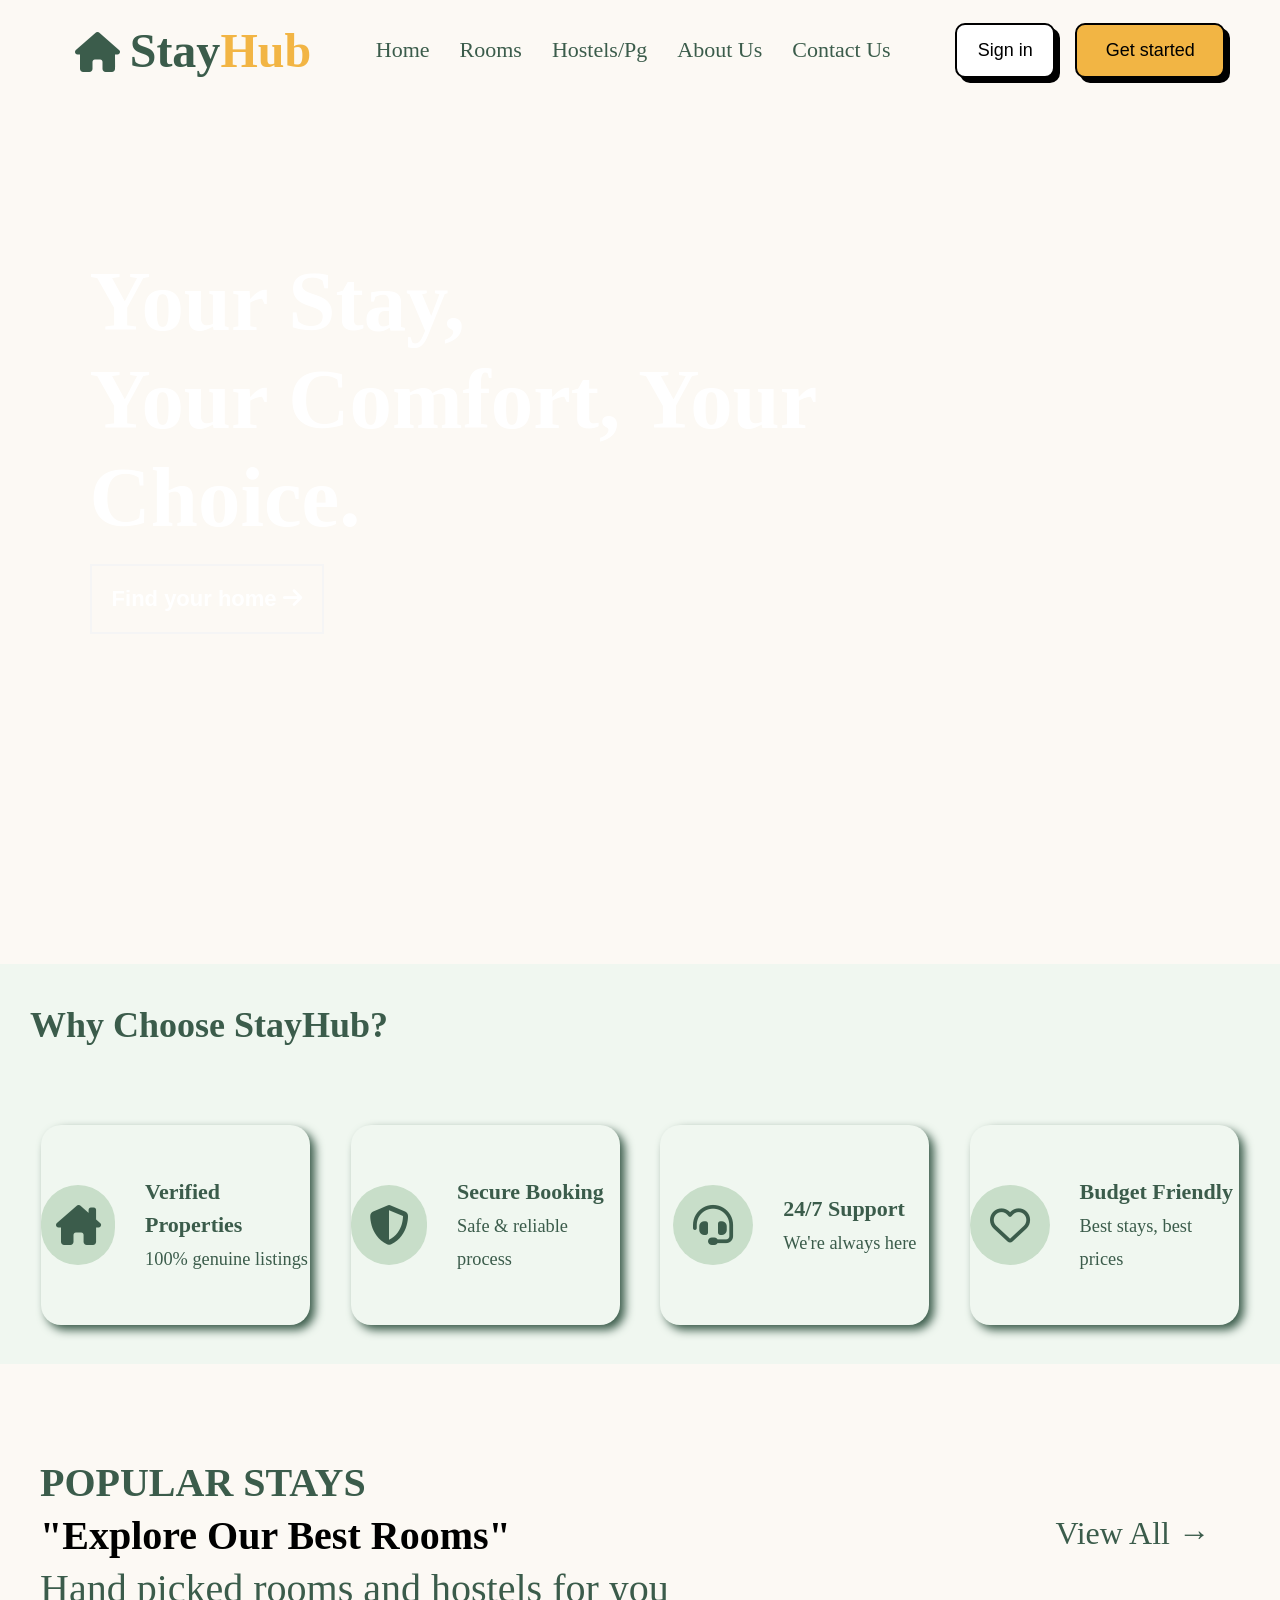
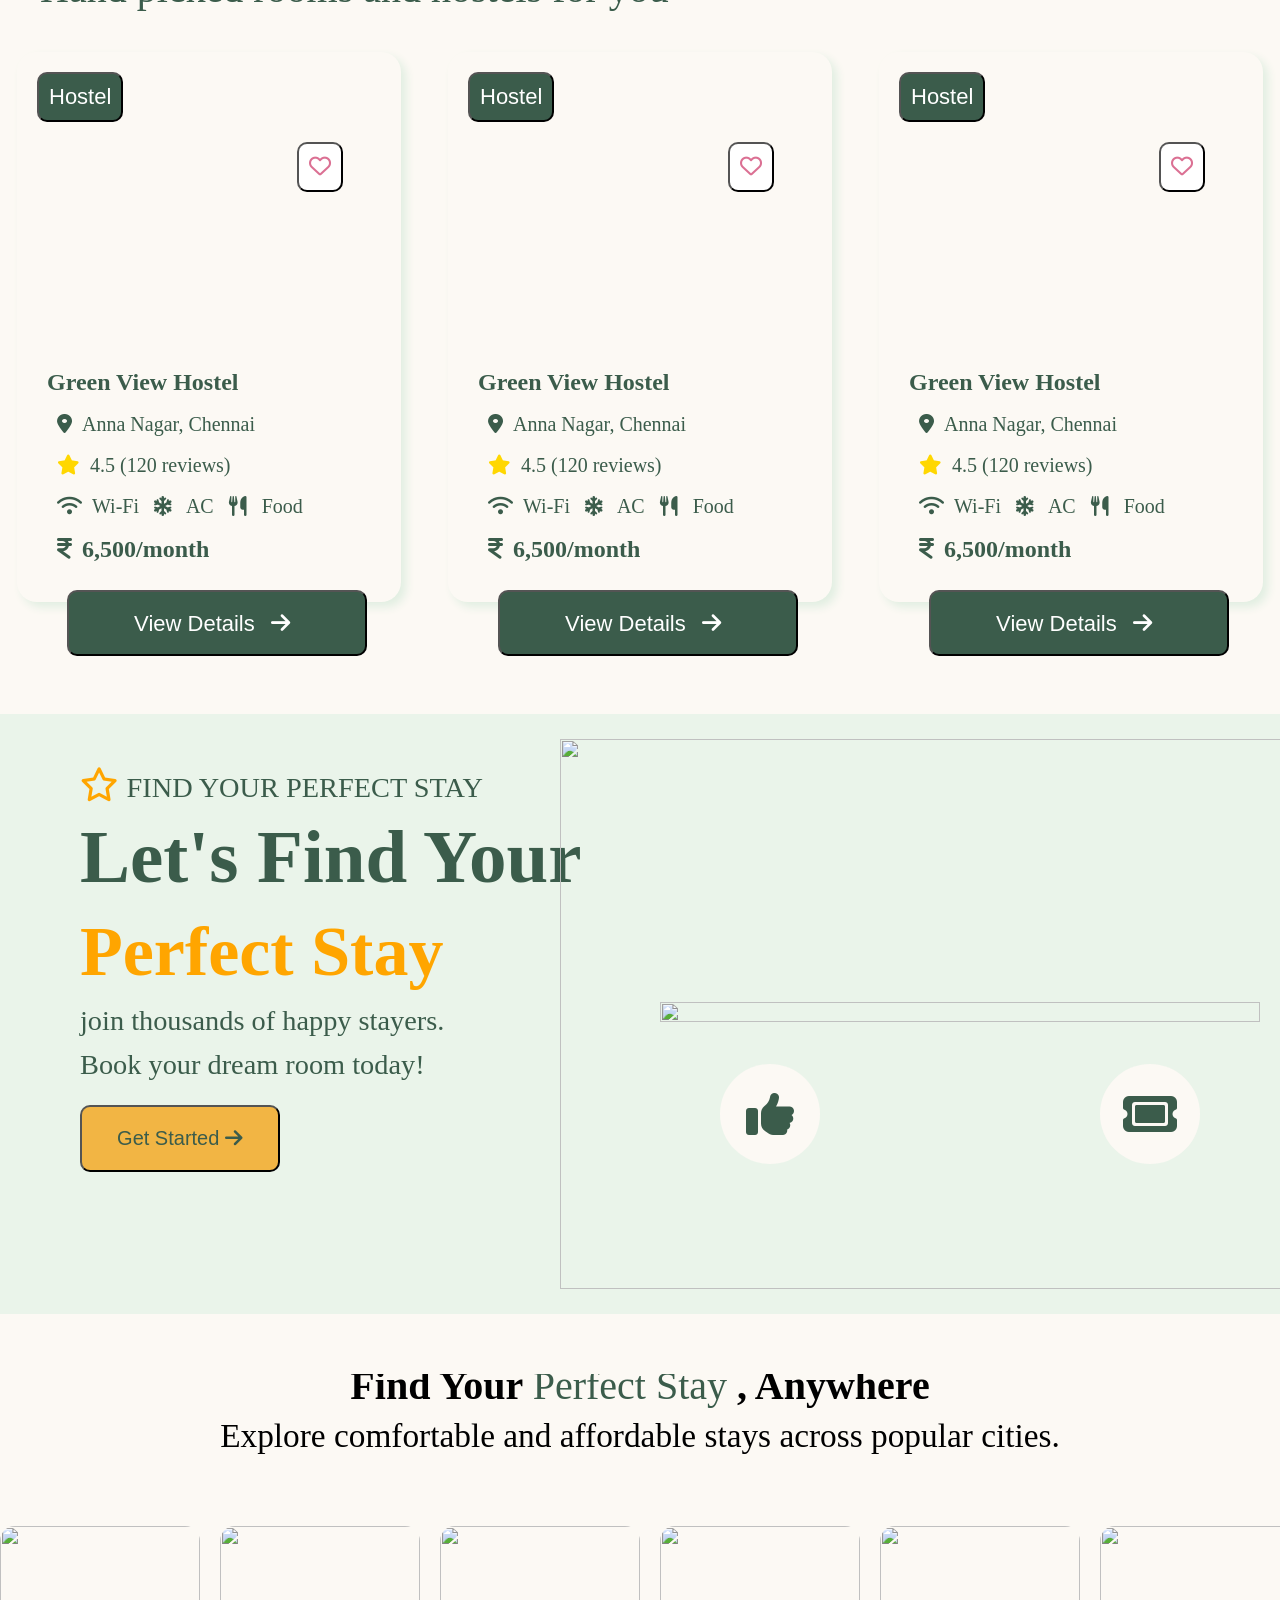
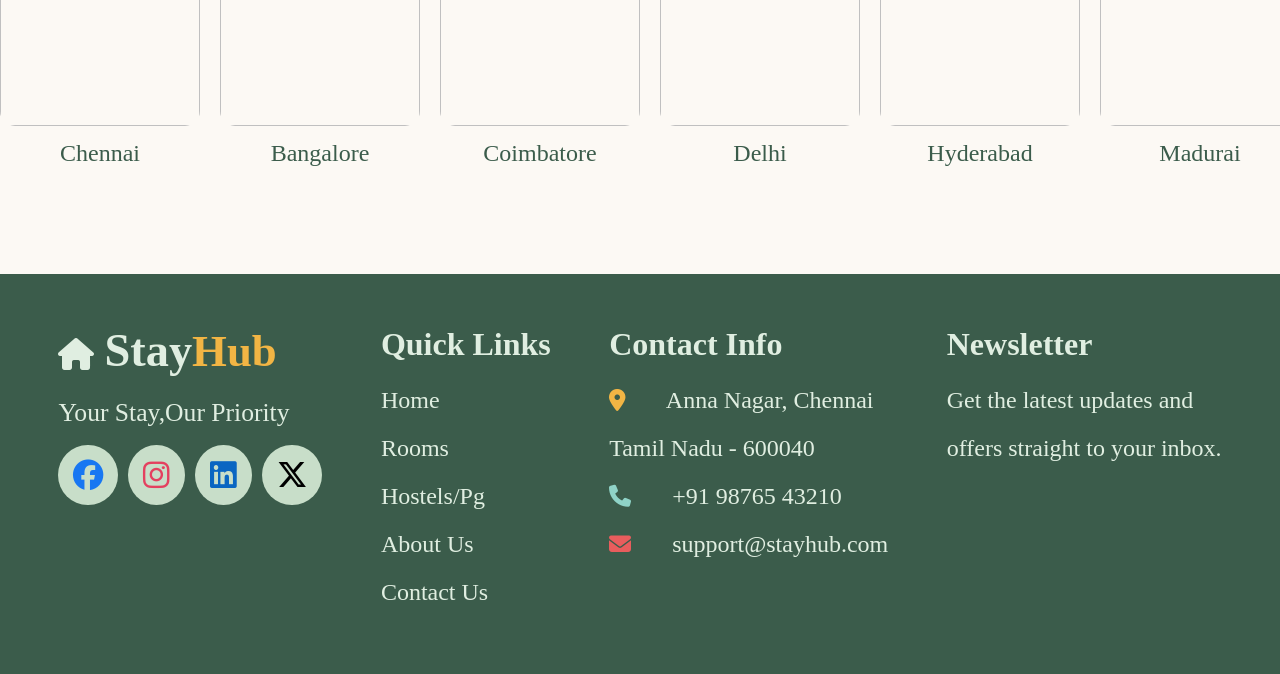
==== index.html @ 815bc12c "StayHub" ====
<!DOCTYPE html>
<html lang="en">
<head>
    <meta charset="UTF-8">
    <meta name="viewport" content="width=device-width, initial-scale=1.0">
    <title>HOME PAGE</title>
    <link rel="stylesheet" href="index.css">
    <link rel="stylesheet" href="https://cdnjs.cloudflare.com/ajax/libs/font-awesome/6.7.2/css/all.min.css">
</head>
<body>
    <div class="container">
        <!-- HEADER SECTION-->
        <header>
            <nav>
                <div class="header">
                    <h1> <i class="fa-solid fa-house"></i><span class="stay">Stay</span><span class="hub">Hub</span></h1>
                   <div class="header-content " >
                    <a href="index.html">Home</a>
                    <a href="room.html">Rooms</a>
                    <a href="hostel.html">Hostels/Pg</a>
                    <a href="about.html">About Us</a>
                    <a href="contact.html">Contact Us</a></div>

                    <div class="sign-in">
                    <button><a href="sign.html">Sign in</a></button>
                    <button>Get started</button></div>
                 </nav> </div>
        </header>
        <!--VIDEO SECTION-->
<main>
    <section class="hero">
        <video autoplay muted loop>
            <source src="../../video/135141-761273478.mp4" type="video/mp4">
        </video>
        <div class="hero-content">
            <h2 >Your Stay,<br>Your  Comfort, Your <br>Choice.</h2><br>
    <button>Find your home <i class="fa-solid fa-arrow-right"></i></button>
        </div>
    </section>
    <!--CARD SECTION-->
    <section>
        <div class="avaliable">
            <div class="h2">
                <h2><b>Why Choose StayHub?</b></h2>
            </div>
             
            <div class="card"> <i class="fa-solid fa-house-chimney"></i>
            <p> <b>Verified Properties</b> <br>
           <small>100% genuine listings</small> </p></div>
            <div class="card">
                 <i class="fa-solid fa-shield-halved"></i>
                 <p> <b>Secure Booking</b> <br>
             <small>Safe & reliable process</small></p>
            </div>
            <div class="card">
                 <i class="fa-solid fa-headset"></i>
                 <p> <b>24/7 Support </b><br>
              <small>We're always here</small> </p>
            </div>
            <div class="card">
                 <i class="fa-regular fa-heart"></i>
                 <p> <b>Budget Friendly </b><br>
            <small>Best stays, best prices</small></p>
            </div>
        </div>
    </section>

<!--EXPLORE SECTION-->
 <section>
    <div class="explore">
        <div class="explore-content">        <p><small> <b>POPULAR STAYS</b></small><br>
            <b> <span style="color: black;font-size: 40px;">"Explore Our Best Rooms"</span></b><br>
        <small>Hand picked rooms and hostels for you</small>
        <p style="font-size: 2rem;">View All →</p></div>
        <div class="explore-boxes">

            <div class="box">
                <div class="relative b1">
                <button>Hostel</button>
                <button><i class="fa-regular fa-heart"></i></button>
                <div class="absolute">
                <p> <b>Green View Hostel</b> <br>

          <small> <i class="fa-solid fa-location-dot"></i>Anna Nagar, Chennai <br>
          <i class="fa-solid fa-star" style="color: gold;"></i>4.5 (120 reviews) <br>
          <i class="fa-solid fa-wifi"></i>Wi-Fi <i class="fa-solid fa-snowflake"></i> AC <i class="fa-solid fa-utensils"></i> Food </small> <br>
           <b > <i class="fa-solid fa-indian-rupee-sign"></i>6,500/month</b> 
            <button>View Details <i class="fa-solid fa-arrow-right"></i></button> </p></div></div>
            </div>
            <div class="box">
                <div class="relative b2">
                <button>Hostel</button>
                <button><i class="fa-regular fa-heart"></i></button>
                <div class="absolute">
                <p> <b>Green View Hostel</b> <br>

          <small> <i class="fa-solid fa-location-dot"></i>Anna Nagar, Chennai <br>
          <i class="fa-solid fa-star" style="color: gold;"></i>4.5 (120 reviews) <br>
          <i class="fa-solid fa-wifi"></i>Wi-Fi <i class="fa-solid fa-snowflake"></i> AC <i class="fa-solid fa-utensils"></i> Food </small> <br>
           <b > <i class="fa-solid fa-indian-rupee-sign"></i>6,500/month</b> 
            <button>View Details <i class="fa-solid fa-arrow-right"></i></button> </p></div></div>


            </div>
            <div class="box">
                <div class="relative b3">
                <button>Hostel</button>
                <button><i class="fa-regular fa-heart"></i></button>
                <div class="absolute">
                <p> <b>Green View Hostel</b> <br>

          <small> <i class="fa-solid fa-location-dot"></i>Anna Nagar, Chennai <br>
          <i class="fa-solid fa-star" style="color: gold;"></i>4.5 (120 reviews) <br>
          <i class="fa-solid fa-wifi"></i>Wi-Fi <i class="fa-solid fa-snowflake"></i> AC <i class="fa-solid fa-utensils"></i> Food </small> <br>
           <b > <i class="fa-solid fa-indian-rupee-sign"></i>6,500/month</b> 
            <button>View Details <i class="fa-solid fa-arrow-right"></i></button> </p></div></div>
            </div>
            

            
        </div>
        
    </div>
 </section>
 <!-- PERFECT STAY SECTION-->
  <section>
  <div class="perfect">
    <div class="box1">
        <p><i class="fa-regular fa-star " style="color: orange;"></i> <small>FIND YOUR PERFECT STAY</small> <br>
 <b style="font-size: 75px;">Let's Find Your</b> <br>
 <b style="color: orange;font-size: 70px;">Perfect Stay</b> <br>
<small>join thousands of happy stayers.</small> <br>
<small>Book your dream room today! </small></p>
<button>Get Started <i class="fa-solid fa-arrow-right"></i></button> 



    </div>
    <div class="box2 ">
        <img src="../../image/roller.png" alt="">
        <div class="img-child">
            <img src="../../image/newph.png" alt="">
        </div>
        <div class="thumb">
            <div class="thumb1">
            <i class="fa-solid fa-thumbs-up"></i></div>
            <div class="smile">
            <i class="fa-solid fa-ticket"></i></div>
        </div>
    </div>
  </div>
  </section>

  <!-- BOTTOM SECTION -->
   <section>
    <div class="location">
        <div class="location-content">
            <p><b>  Find Your <span>Perfect Stay</span> , Anywhere </b></p><br>
      <p><small>Explore comfortable and affordable stays across popular cities.</small></p>
      
    </div>
        <div class="roll-location">


            <div class="location-item">
                <img src="../../image/gen.jpg" alt="">
                <p>Chennai</p>
            </div>

            <div class="location-item">
                <img src="../../image/1ban.png" alt="">
                <p>Bangalore</p>
            </div>

            <div class="location-item">
                <img src="../../image/1com.webp" alt="">
                <p>Coimbatore</p>
            </div>

            <div class="location-item">
                <img src="../../image/1del.png" alt="">
                <p>Delhi</p>
            </div>

            <div class="location-item">
                <img src="../../image/1hyd.jpg" alt="">
                <p>Hyderabad</p>
            </div>

            <div class="location-item">
                <img src="../../image/1mad.webp" alt="">
                <p>Madurai</p>
            </div>

            <div class="location-item">
                <img src="../../image/1mum.png" alt="">
                <p>Mumbai</p>
            </div>

            <div class="location-item">
                <img src="../../image/1pondi.jpg" alt="">
                <p>Pondicherry</p>
            </div>

            <div class="location-item">
                <img src="../../image/1pune.png" alt="">
                <p>Pune</p>
            </div>

            <div class="location-item">
                <img src="../../image/chen.jpg" alt="">
                <p>Chennai</p>
            </div>

            <!-- DUPLICATE FOR CONTINUOUS LOOP -->

            <div class="location-item">
                <img src="../../image/gen.jpg" alt="">
                <p>Chennai</p>
            </div>

            <div class="location-item">
                <img src="../../image/1ban.png" alt="">
                <p>Bangalore</p>
            </div>

            <div class="location-item">
                <img src="../../image/1com.webp" alt="">
                <p>Coimbatore</p>
            </div>

            <div class="location-item">
                <img src="../../image/1del.png" alt="">
                <p>Delhi</p>
            </div>

            <div class="location-item">
                <img src="../../image/1hyd.jpg" alt="">
                <p>Hyderabad</p>
            </div>

            <div class="location-item">
                <img src="../../image/1mad.webp" alt="">
                <p>Madurai</p>
            </div>

            <div class="location-item">
                <img src="../../image/1mum.png" alt="">
                <p>Mumbai</p>
            </div>

            <div class="location-item">
                <img src="../../image/1pondi.jpg" alt="">
                <p>Pondicherry</p>
            </div>

            <div class="location-item">
                <img src="../../image/1pune.png" alt="">
                <p>Pune</p>
            </div>

            <div class="location-item">
                <img src="../../image/chen.jpg" alt="">
                <p>Chennai</p>
            </div>       
</div>
</div>  
   </section>
   <!-- CONTACT US -->
    <div class="contact">
        <div class="c1">
            <h2> <i class="fa-solid fa-house"></i><span class="stay">Stay</span><span class="hub">Hub</span> <br>  </h2>
            <p>Your Stay,Our Priority</p>
            <div class="social-icons">
    <i class="fa-brands fa-facebook"></i>
    <i class="fa-brands fa-instagram"></i>
    <i class="fa-brands fa-linkedin"></i>
    <i class="fa-brands fa-x-twitter"></i>
</div>
        </div>
        <div class="c2">
            <h3>Quick Links</h3>
                    <p>Home</p>
                    <p>Rooms</p>
                    <p>Hostels/Pg</p>
                    <p>About Us</p>
                    <p>Contact Us</p>
            
        </div>
        <div class="c3"><h3>Contact Info</h3>
<p> <i class="fa-solid fa-location-dot"></i>
Anna Nagar, Chennai<br>Tamil Nadu - 600040</p>
<p>  <i class="fa-solid fa-phone"></i>
+91 98765 43210</p>
<p> <i class="fa-solid fa-envelope"></i>
support@stayhub.com</p></div>
<div class="c4">
    <h3>Newsletter</h3>
<p>Get the latest updates and<br>offers straight to your inbox.</p>
</div>
    </div>

</main>    
    </div>
    
</body>
</html>
---- index.css ----
*{
    padding: 0;
    margin: 0;
    box-sizing: border-box;
    
}

.container{
    width: 100%;
}

body {
    background-color: #FCF9F4;
    overflow-x: hidden;
}
/* HEADER SECTION */
.header   {
    background-color: #FCF9F4;
    height: 100px;
    width: 100%;
display: flex; 
align-items: center;
justify-content: space-evenly;
gap: 10px; 
 position: fixed;
    top: 0;
    left: 0;
    z-index: 1000;

}
h1 i{
    margin-right: 10px;
    margin-left: 20px;
    color: #3B5C4B;  
        font-size:2.5rem ;
 
}
.stay {
    color: #3B5C4B;
    font-size:3rem ;
}

.hub {
    color: #F2B544;
        font-size:3rem ;

}
.header-content {
    font-size: 20px;
    display: flex;
    justify-content:center;
    align-items: center;
    gap: 30px;   
}
.header-content a{
        color: #3B5C4B;
        text-decoration: none;
        font-size: 22px;
        

}
.header-content a:hover{
    text-decoration:underline;
    text-decoration-thickness: 4px;
    text-decoration-color: #3B5C4B;
    text-underline-offset: 15px;
    font-weight: bold;
    
    
}
.header-content a:focus{
background-color:#C8DEC9;
}

.sign-in{
    font-size: 20px;
    display: flex;
    justify-content:center;
    align-items: center;
    gap: 20px; 
    
}
 .sign-in button{
    padding: 15px;
    width: 100px;
    background-color: white;
    font-size: 18px;
    border: 2px solid black;
    box-shadow: 5px 5px black;
    border-radius: 10px;
      
 }
 .sign-in button a{
     text-decoration: none;
     color: black;
 }
 .sign-in button:hover{
    transform: scale(0.9);
    transition-duration: 0.5s;
    font-weight: 900px;
    background-color:#C8DEC9;
    color:#C8DEC9 ;
 }
 .sign-in button:nth-child(2){
    background-color: #F2B544;
    width: 150px;
    animation-name: jump;
    animation-timing-function:ease;
    animation-iteration-count: infinite;
    animation-duration: 1s;
    font-size: 18px;
 }
 @keyframes jump{
    0%, 100% {
        transform: translateY(0);
    }

    30% {
        transform: translateY(-10px);
       
    }
    70%{
        transform: translateY(10px);
        
    }
    60%{
        transform: skewy(5deg);
    }
    90%{
        transform: skewy(-5deg);
    }
 }

 /* VIDEO SECTION */
 .hero{
    width: 100%;
    height: 100vh;
    position: relative;
    overflow: hidden;
    
 }
 .hero video{
    width: 100%;
    height: 100%;
    object-fit: cover;
    opacity: 0.8;
 }
.hero-content{
    position: absolute;
    top: 28%;
    left: 7%;

}
.hero-content h2{
    font-weight: bold;
    font-size: 5.3rem;
    color: white;
}
.hero-content button{
    font-size: 22px;
    padding: 20px;
    background: transparent;
    font-weight: bold;
    color: white;
    border: 2px solid whitesmoke;
}
/*  CARD SECTION */
.avaliable{
    height: 400px;
    width: 100%;
   background-color: #F0F7F0;
    margin-top: 5%;
    display: flex;
    justify-content: space-evenly;
    align-items: center;
    flex-wrap: wrap;
    
}

.card{
    height: 200px;
    width: 21%;
    box-shadow: 5px 5px 10px #3B5C4B  ;
    display: flex;
    justify-content:center;
    align-items: center;
    border-radius: 20px;
    gap: 30px;
    animation-name: slide;
        animation-duration: 3s;
        /* animation-iteration-count:infinite; */
        animation-timing-function: linear;
        
        
}
@keyframes slide{
    0%{
        transform:translateY(-100%);
        opacity: 0.1;
    }
   
100%{
        transform: translatey(0);
        opacity: 1;

} 
}
       

.card i{
    color: #3B5C4B ;
    background-color: #C8DEC9;
    height: 80px;
    width: 80px;
    border-radius: 40px;
    font-size: 40px;
     display: flex;
    justify-content:center;
    align-items: center;
    gap:10px;
}
.card p{
    font-size: 22px;
    line-height: 1.5;
    color: #3B5C4B ;
}
.h2{
     width: 100%;
    text-align:top-left;
    font-size: 24px;
    color: #3B5C4B ;
    padding-left: 30px;
}
/* .card:hover{
    transform: scale(1.2);
    border: 1px solid lightgreen ;
    cursor: pointer;
    
} */
/* EXPLORE SECTION */
.explore{
    height: 900px;
    width: 100%;
    margin-top: 50px;
    
}
   
.explore-content{
    display: flex;
     justify-content: space-between;
    align-items: center;
    gap: 30px; 
    color: #3B5C4B ;
    font-size: 3rem;
    line-height: 1.1;
    padding: 40px;
    margin-right: 30px;
    
}
.explore-boxes{
    display: flex;
    justify-content: space-evenly;
    align-items: center;
    flex-wrap: wrap;
    gap: 30px;
    width: 100%;
    margin-bottom: 60px;
    
}
.box{
    height: 550px;
    width: 30%;
        box-shadow: 5px 5px 10px #E0EEE1 ; 
        border-radius: 20px;
        /* animation-name: slide;
        animation-duration: 4s;
        animation-iteration-count:infinite;
        animation-timing-function: ease-out;
        
        
}
@keyframes slide{
    0%{
        transform:translateX(350%);
        opacity: 0.5;
    }
    
    40%{
        transform: translateX(0);
    }
80%{
        transform: translateX(0);
    }
100%{
        transform: translateX(0);

} */
}
/* .box:hover{
    transform: scale(0.9);
} */

.relative{
     /* width: 100%;
    height: 500px; */
    /* background-image:url(../../image/h1.jpg) ; */
    background-repeat: no-repeat;
    background-size:500px 230px ;
    position: relative;
    border-radius: 20px;

}.relative button:hover{
    background-color: #C8DEC9;
    color: #3B5C4B;
}

.box:hover{
    transform: scale(0.9) ;
    transition-duration: 1s;
}
.b1{
    background-image:url(../../image/h4.webp);
    

}
.relative button{
    padding: 10px;
    background-color:#3B5C4B ;
    color: white;
    font-size: 22px;
    border-radius: 10px;
    margin-top: 20px;
    margin-left: 20px;   
}
.relative button+button{
    color:palevioletred;
    background-color: white;
     margin-left: 280px;
}
.absolute{
      padding-top: 170px;
    padding-left: 30px;
    line-height: 1.7;
    font-size: 24px;
    color: #3B5C4B ;
}
.absolute button{
    padding: 10px;
    width: 300px;
   
    
}
.absolute i{
    padding: 10px;
}
.b2{
    background-image:url(../../image/h5.avif) ;
}
.b3{
background-image:url(../../image/h3.avif) ;
}
.b4{
background-image:url(../../image/h6.avif) ;
}
/* PERFECT STAY SECTION */

.perfect{
    height: 600px;
    width: 100%;
    background-color: #EAF4EA;
    display: flex;
    justify-content: space-between;
        gap: 20px;
       
}
.box1{
   color: #3B5C4B ;
   line-height: 1.3;
   font-size: 34px;
   margin-top: 50px;
   margin-left: 80px;
   
}
.box1 button{
    color: #3B5C4B ;
    background-color: #F2B544;
    padding: 20px;
    width: 200px;
    border-radius: 10px;
    font-size: 20px;
    margin-top: 20px;
}
.box1 button:hover{
    background-color: #3B5C4B;
    color: white;
    transform: scale(1.1);
    font-size: 1.5rem;
    transition-duration: 0.5s;

}
.box2{
    width: 50%;
    display: flex;
    justify-content: center;
    align-items: center;
    position: relative;
}
 .box2 > img {
    height: 550px;
    width: 800px;
    /* max-width: 500px; */
    position: absolute;
    animation-name: circle-rotate;
    animation-timing-function: linear;
    animation-iteration-count: infinite;
    animation-duration:4s;
     
}
@keyframes circle-rotate{
    0%{
        transform:rotateZ(0deg);
    }
    100%{
        transform:rotateZ(360deg);
}
}
.img-child{
position: absolute;
/* bottom: 20px; */
height: auto;
width: 600px;
}
.img-child img{
    width: 100%;
    height: 100%;
    object-fit: contain;
}
.thumb1{
    display: flex;
    justify-content: center;
    align-items: center;
    position: absolute;
    bottom: 150px;
    left: 80px;
    color: #3B5C4B;
    background-color:#FCF9F4;
    height: 100px;
    width: 100px;
    border-radius: 50%;
    font-size: 3rem;
    animation-name: thumb;
    animation-timing-function: ease-out;
    animation-iteration-count: infinite;
    animation-duration: 2s;
    
}
@keyframes thumb{
    0%{
        transform: translateY(0px);
    }
    50%{
        transform: translateY(-250px);
    }
    100%{
         transform: translateY(0px);
        
    }
}
.smile{
    display: flex;
    justify-content: center;
    align-items: center;
    position: absolute;
    bottom: 150px;
    right: 80px;
    color: #3B5C4B;
    background-color:#FCF9F4;
    height: 100px;
    width: 100px;
    border-radius: 50%;
    font-size: 3rem;
    animation-name: thumb;
    animation-timing-function: ease-out;
    animation-iteration-count: infinite;
    animation-duration: 2s;
    animation-delay: 1s;
    
}
/* BOTTOM SECTION */
.location{
    height: 500px;
    width: 100%;
    /* display: flex;
    justify-content: center;
    align-items: center;
    flex-wrap:wrap;
    gap: 20px;
    flex-shrink: 0; */
    margin-top: 60px;
    overflow: hidden;
}
.location-content{
    text-align: center;
    font-size: 2.5rem;
    line-height: 0.6; 
}
.location-content p span{
    color: #3B5C4B;
    font-weight: normal;
    
}
.roll-location{
    display: flex;
    gap: 20px;
    margin-top: 80px;
    width: max-content;
    animation-name:scroll;
    animation-timing-function:linear;
    animation-iteration-count: infinite;
    animation-duration:20s;
}

.location-item{
    flex-shrink: 0;
    width: 200px;
    text-align: center;
    /* background-color: #F2B544; */
    
    
}      

@keyframes scroll{
    from{
        transform: translateX(0%)
    }
    to{
        transform: translateX(-50%);
    }
}


.location-item img{
    height: 200px;
    width: 200px;
    object-fit: cover;
    border-radius: 15px;
}

.location-item p{
    font-size: 24px;
    color: #3B5C4B;
    margin-top: 10px;
}
/* CONTACT US */
.contact{
    height: 400px;
    width: 100%;
    background-color: #3B5C4B;
    color: #E0EEE1;
    line-height:2;
    display: flex;
    justify-content: space-evenly;
    padding-top: 3%;
   
}
h2 i{
    margin-right: 10px;
    color:#E0EEE1;  
        font-size:2rem ;
 
}
.contact .stay {
    color:#E0EEE1;
    font-size:2.9rem ;
}

.contact .hub {
    color: #F2B544;
        font-size:2.8rem ;

}
.social-icons{
    font-size: 1.9rem;
    display: flex;
    gap: 10px;
    padding-top: 10px;
    
}
.social-icons i{
padding:15px;
background-color: #C8DEC9;
color: #3B5C4B;
 /* height: 50px;
width: 50px; */
 border-radius: 50%; 

display: flex;
    justify-content: center;
    align-items: center;
}
.c1 p{
    font-size: 1.6rem;
}
.social-icons i:nth-child(1){
    color: #1877F2;
}

.social-icons i:nth-child(2){
    color: #E4405F;
}

.social-icons i:nth-child(3){
    color: #0A66C2;
}

.social-icons i:nth-child(4){
    color: black;
}

.c1{
    line-height: 1.7;
}
.c2{
    line-height: 2;
}
.c2 h3{
   font-size: 2rem;
}
.c2 p{
    font-size: 1.5rem;
}
.c3{
    line-height: 2;
}
.c3 h3{
   font-size: 2rem;
}
.c3 p{
    font-size: 1.5rem;
}
.c4{
    line-height: 2;
}
.c4 h3{
   font-size: 2rem;
}
.c4 p{
    font-size: 1.5rem;
}
.contact p:hover{
   color: #F2B544;
    cursor: pointer;
}
.c3 i{
    padding-right: 20px;
}
.c3 p:nth-child(2) i{
    color: #F2B544;   /* Location */
}

.c3 p:nth-child(3) i{
    color: #8FD3C7;   /* Phone */
}

.c3 p:nth-child(4) i{
    color: #E85D5D;
}

.c3 i{
    margin-right: 15px;
    font-size: 22px;
}
/* ================================= */
/*        RESPONSIVE DESIGN          */
/* ================================= */


/* ---------- 1200px ---------- */

@media (max-width: 1200px){

    /* HEADER */

    .header{
        gap: 5px;
        padding: 0 15px;
    }

    h1 i{
        margin-left: 5px;
        font-size: 2.2rem;
    }

    .stay,
    .hub{
        font-size: 2.6rem;
    }

    .header-content{
        gap: 20px;
    }

    .header-content a{
        font-size: 19px;
    }

    .sign-in{
        gap: 10px;
    }

    .sign-in button{
        width: 90px;
        padding: 13px;
        font-size: 16px;
    }

    .sign-in button:nth-child(2){
        width: 130px;
        font-size: 16px;
    }


    /* HERO */

    .hero-content h2{
        font-size: 4.5rem;
    }


    /* AVAILABLE CARDS */

    .card{
        width: 22%;
        gap: 15px;
    }

    .card p{
        font-size: 19px;
    }


    /* EXPLORE */

    .explore-content{
        font-size: 2.5rem;
    }

    .box{
        width: 30%;
    }

    .relative button+button{
        margin-left: 180px;
    }


    /* PERFECT STAY */

    .box1{
        margin-left: 50px;
        font-size: 30px;
    }

    .box2 > img{
        width: 650px;
        height: 500px;
    }

    .img-child{
        width: 500px;
    }

}


/* ---------- 992px ---------- */

@media (max-width: 992px){

    /* HEADER */

    .header{
        height: 90px;
    }

    h1 i{
        font-size: 1.9rem;
    }

    .stay,
    .hub{
        font-size: 2.2rem;
    }

    .header-content{
        gap: 12px;
    }

    .header-content a{
        font-size: 16px;
    }

    .sign-in{
        gap: 7px;
    }

    .sign-in button{
        width: 80px;
        padding: 10px;
        font-size: 14px;
    }

    .sign-in button:nth-child(2){
        width: 110px;
        font-size: 14px;
    }


    /* HERO */

    .hero-content{
        left: 6%;
        top: 30%;
    }

    .hero-content h2{
        font-size: 3.8rem;
    }

    .hero-content button{
        font-size: 18px;
        padding: 15px;
    }


    /* AVAILABLE */

    .avaliable{
        height: auto;
        padding: 40px 20px;
        gap: 25px;
    }

    .card{
        width: 45%;
        height: 180px;
    }

    .card i{
        height: 70px;
        width: 70px;
        font-size: 32px;
    }

    .card p{
        font-size: 18px;
    }


    /* EXPLORE */

    .explore{
        height: auto;
    }

    .explore-content{
        font-size: 2.2rem;
        padding: 30px;
    }

    .explore-boxes{
        gap: 20px;
    }

    .box{
        width: 45%;
        height: 500px;
    }

    .relative button+button{
        margin-left: 130px;
    }

    .absolute{
        padding-top: 170px;
        padding-left: 20px;
        font-size: 20px;
    }

    .absolute button{
        width: 250px;
    }


    /* PERFECT STAY */

    .perfect{
        height: 500px;
    }

    .box1{
        margin-left: 35px;
        font-size: 26px;
    }

    .box2{
        width: 55%;
    }

    .box2 > img{
        width: 500px;
        height: 450px;
    }

    .img-child{
        width: 400px;
    }

    .thumb1,
    .smile{
        height: 75px;
        width: 75px;
        font-size: 2.2rem;
    }

    .thumb1{
        left: 20px;
        bottom: 100px;
    }

    .smile{
        right: 20px;
        bottom: 100px;
    }


    /* LOCATION */

    .location{
        height: 430px;
    }

    .location-content{
        font-size: 2rem;
    }

    .location-item{
        width: 170px;
    }

    .location-item img{
        width: 170px;
        height: 170px;
    }

    .location-item p{
        font-size: 20px;
    }


    /* FOOTER */

    .contact{
        height: auto;
        padding: 40px 25px;
        gap: 20px;
    }

    .c2 h3,
    .c3 h3,
    .c4 h3{
        font-size: 1.6rem;
    }

    .c2 p,
    .c3 p,
    .c4 p{
        font-size: 1.1rem;
    }

}


/* ---------- 768px ---------- */

@media (max-width: 768px){

    /* HEADER */

    .header{
        height: auto;
        min-height: 105px;
        flex-wrap: wrap;
        justify-content: center;
        padding: 8px;
    }

    h1 i{
        margin-left: 0;
        font-size: 1.7rem;
    }

    .stay,
    .hub{
        font-size: 2rem;
    }

    .header-content{
        order: 3;
        width: 100%;
        flex-wrap: wrap;
        gap: 10px;
    }

    .header-content a{
        font-size: 14px;
    }

    .sign-in{
        gap: 7px;
    }

    .sign-in button{
        width: 75px;
        padding: 9px 5px;
        font-size: 12px;
    }

    .sign-in button:nth-child(2){
        width: 100px;
        font-size: 12px;
    }


    /* HERO */

    .hero{
        height: 100vh;
    }

    .hero-content{
        top: 32%;
        left: 7%;
        right: 5%;
    }

    .hero-content h2{
        font-size: 3rem;
    }

    .hero-content button{
        font-size: 17px;
        padding: 13px;
    }


    /* AVAILABLE */

    .avaliable{
        padding: 30px 15px;
        gap: 20px;
    }

    .card{
        width: 46%;
        height: 160px;
        gap: 15px;
    }

    .card i{
        height: 60px;
        width: 60px;
        font-size: 28px;
    }

    .card p{
        font-size: 16px;
    }


    /* EXPLORE */

    .explore-content{
        font-size: 1.8rem;
        padding: 25px 20px;
        margin-right: 0;
    }

    .explore-boxes{
        gap: 20px;
    }

    .box{
        width: 46%;
        height: 450px;
    }

    .relative{
        background-size: cover;
    }

    .relative button{
        font-size: 17px;
        padding: 8px;
    }

    .relative button+button{
        margin-left: 70px;
    }

    .absolute{
        padding-top: 150px;
        padding-left: 15px;
        font-size: 17px;
    }

    .absolute button{
        width: 200px;
        font-size: 15px;
    }


    /* PERFECT STAY */

    .perfect{
        height: auto;
        min-height: 600px;
        flex-direction: column;
        align-items: center;
        padding: 30px 20px;
    }

    .box1{
        width: 100%;
        margin: 0;
        text-align: center;
        font-size: 25px;
    }

    .box1 button{
        padding: 15px;
        width: 180px;
        font-size: 17px;
    }

    .box2{
        width: 100%;
        height: 400px;
    }

    .box2 > img{
        width: 450px;
        height: 400px;
    }

    .img-child{
        width: 350px;
    }

    .thumb1,
    .smile{
        height: 65px;
        width: 65px;
        font-size: 2rem;
    }

    .thumb1{
        left: 50px;
        bottom: 70px;
    }

    .smile{
        right: 50px;
        bottom: 70px;
    }


    /* LOCATION */

    .location{
        height: 400px;
        margin-top: 40px;
    }

    .location-content{
        font-size: 1.7rem;
    }

    .roll-location{
        margin-top: 60px;
    }

    .location-item{
        width: 150px;
    }

    .location-item img{
        width: 150px;
        height: 150px;
    }

    .location-item p{
        font-size: 18px;
    }


    /* FOOTER */

    .contact{
        height: auto;
        flex-wrap: wrap;
        justify-content: space-around;
        align-items: flex-start;
        padding: 40px 20px;
        gap: 30px;
    }

    .c1,
    .c2,
    .c3,
    .c4{
        width: 45%;
    }

}


/* ---------- 480px ---------- */

@media (max-width: 480px){

    /* HEADER */

    .header{
        min-height: 100px;
        padding: 7px 5px;
    }

    h1 i{
        font-size: 1.4rem;
    }

    .stay,
    .hub{
        font-size: 1.7rem;
    }

    .header-content{
        gap: 7px;
    }

    .header-content a{
        font-size: 11px;
    }

    .sign-in{
        gap: 4px;
    }

    .sign-in button{
        width: 62px;
        padding: 7px 3px;
        font-size: 10px;
    }

    .sign-in button:nth-child(2){
        width: 82px;
        font-size: 10px;
    }


    /* HERO */

    .hero-content{
        top: 35%;
        left: 5%;
    }

    .hero-content h2{
        font-size: 2.2rem;
    }

    .hero-content button{
        font-size: 14px;
        padding: 11px;
    }


    /* AVAILABLE */

    .avaliable{
        padding: 25px 15px;
        gap: 15px;
    }

    .card{
        width: 100%;
        height: 140px;
    }

    .card i{
        height: 55px;
        width: 55px;
        font-size: 25px;
    }

    .card p{
        font-size: 17px;
    }


    /* EXPLORE */

    .explore-content{
        font-size: 1.5rem;
        padding: 20px 15px;
    }

    .explore-boxes{
        flex-direction: column;
        gap: 20px;
        color: #C8DEC9;
    }

    .box{
        width: 90%;
        height: 430px;
        
    }

    .relative button{
        font-size: 15px;
    }

    .relative button+button{
        margin-left: 80px;
    }

    .absolute{
        padding-top: 145px;
        font-size: 17px;
    }

    .absolute button{
        width: 220px;
    }


    /* PERFECT STAY */

    .perfect{
        min-height: 600px;
        padding: 25px 10px;
    }

    .box1{
        font-size: 21px;
    }

    .box1 button{
        width: 160px;
        padding: 13px;
        font-size: 15px;
    }

    .box2{
        height: 350px;
    }

    .box2 > img{
        width: 350px;
        height: 330px;
    }

    .img-child{
        width: 280px;
    }

    .thumb1,
    .smile{
        height: 55px;
        width: 55px;
        font-size: 1.5rem;
    }

    .thumb1{
        left: 15px;
        bottom: 60px;
    }

    .smile{
        right: 15px;
        bottom: 60px;
    }


    /* LOCATION */

    .location{
        height: 350px;
    }

    .location-content{
        font-size: 1.4rem;
    }

    .roll-location{
        margin-top: 50px;
        gap: 15px;
    }

    .location-item{
        width: 120px;
    }

    .location-item img{
        width: 120px;
        height: 120px;
    }

    .location-item p{
        font-size: 16px;
    }


    /* FOOTER */

    .contact{
        flex-direction: column;
        align-items: flex-start;
        padding: 35px 20px;
        gap: 25px;
    }

    .c1,
    .c2,
    .c3,
    .c4{
        width: 100%;
    }

    .contact .stay{
        font-size: 2.1rem;
    }

    .contact .hub{
        font-size: 2rem;
    }

    .social-icons{
        font-size: 1.5rem;
    }

    .social-icons i{
        padding: 11px;
    }

    .c2 h3,
    .c3 h3,
    .c4 h3{
        font-size: 1.3rem;
    }

    .c2 p,
    .c3 p,
    .c4 p{
        font-size: 0.95rem;
    }

}
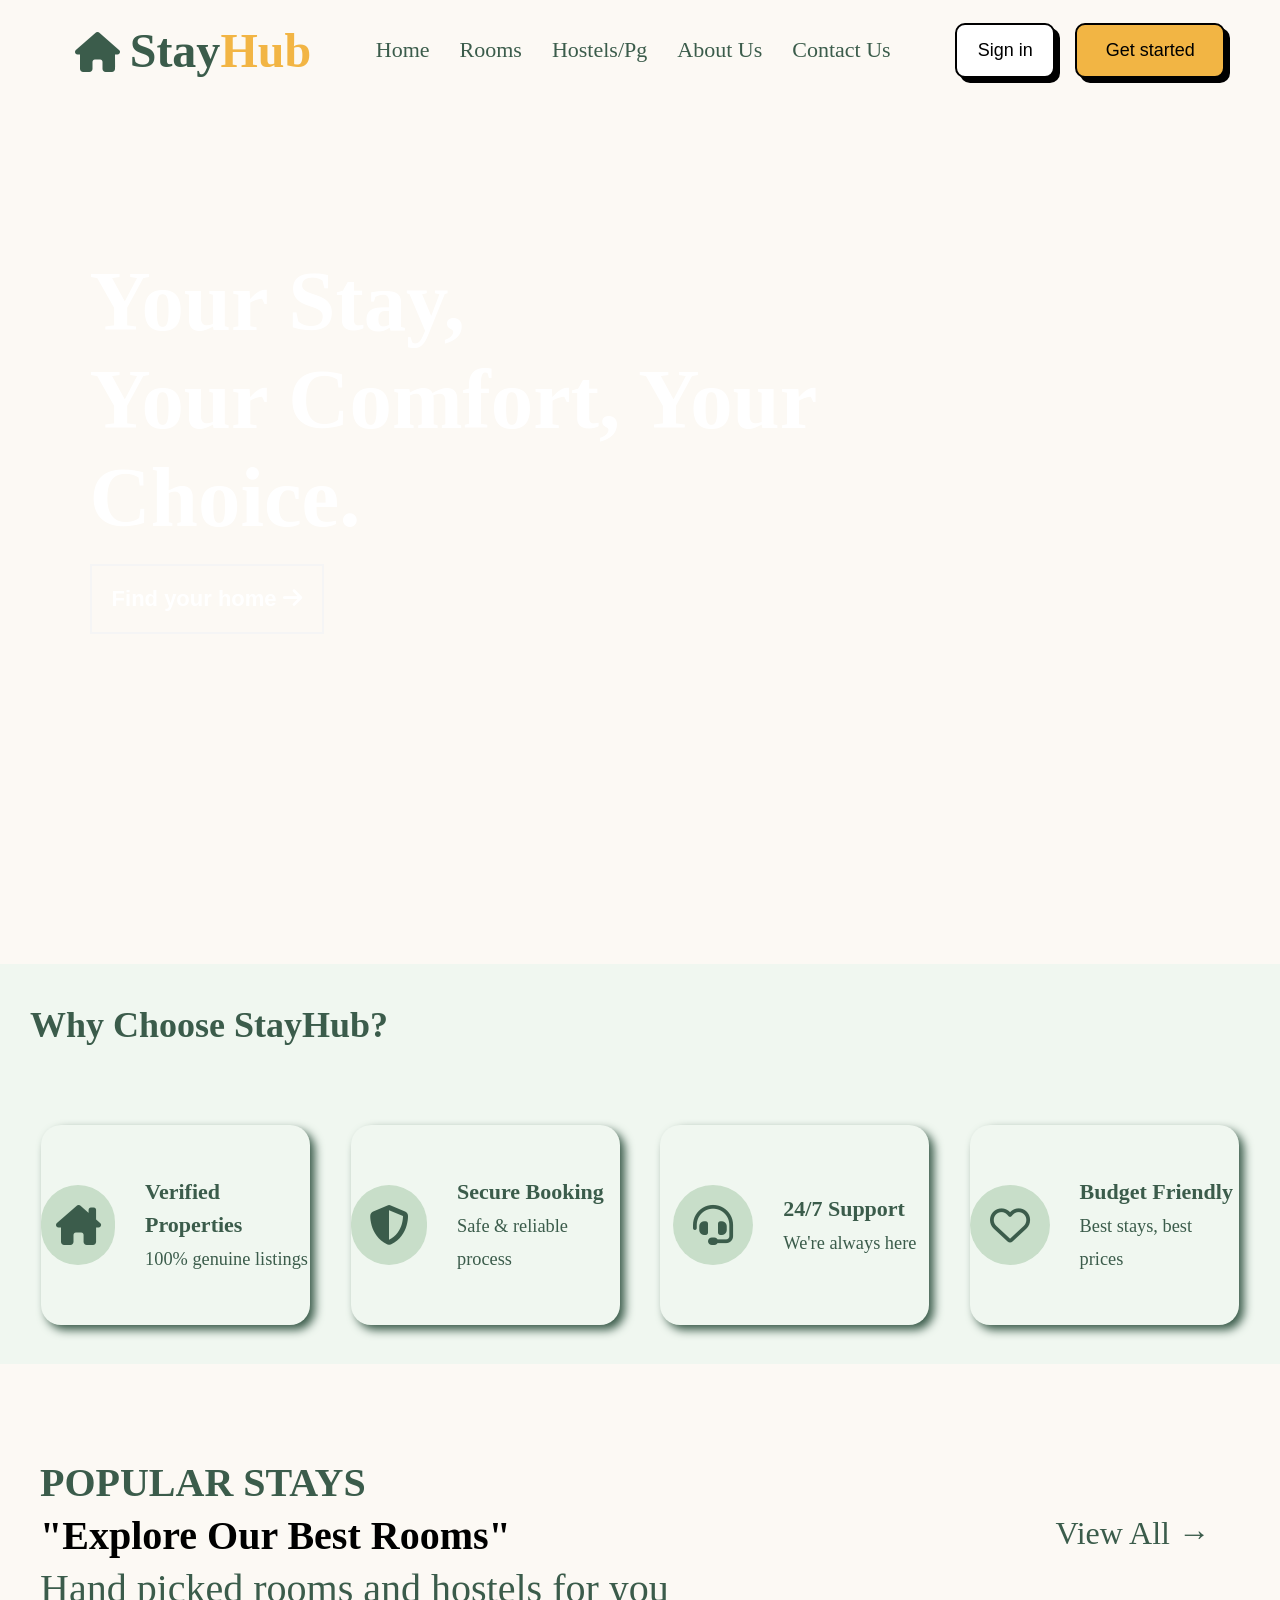
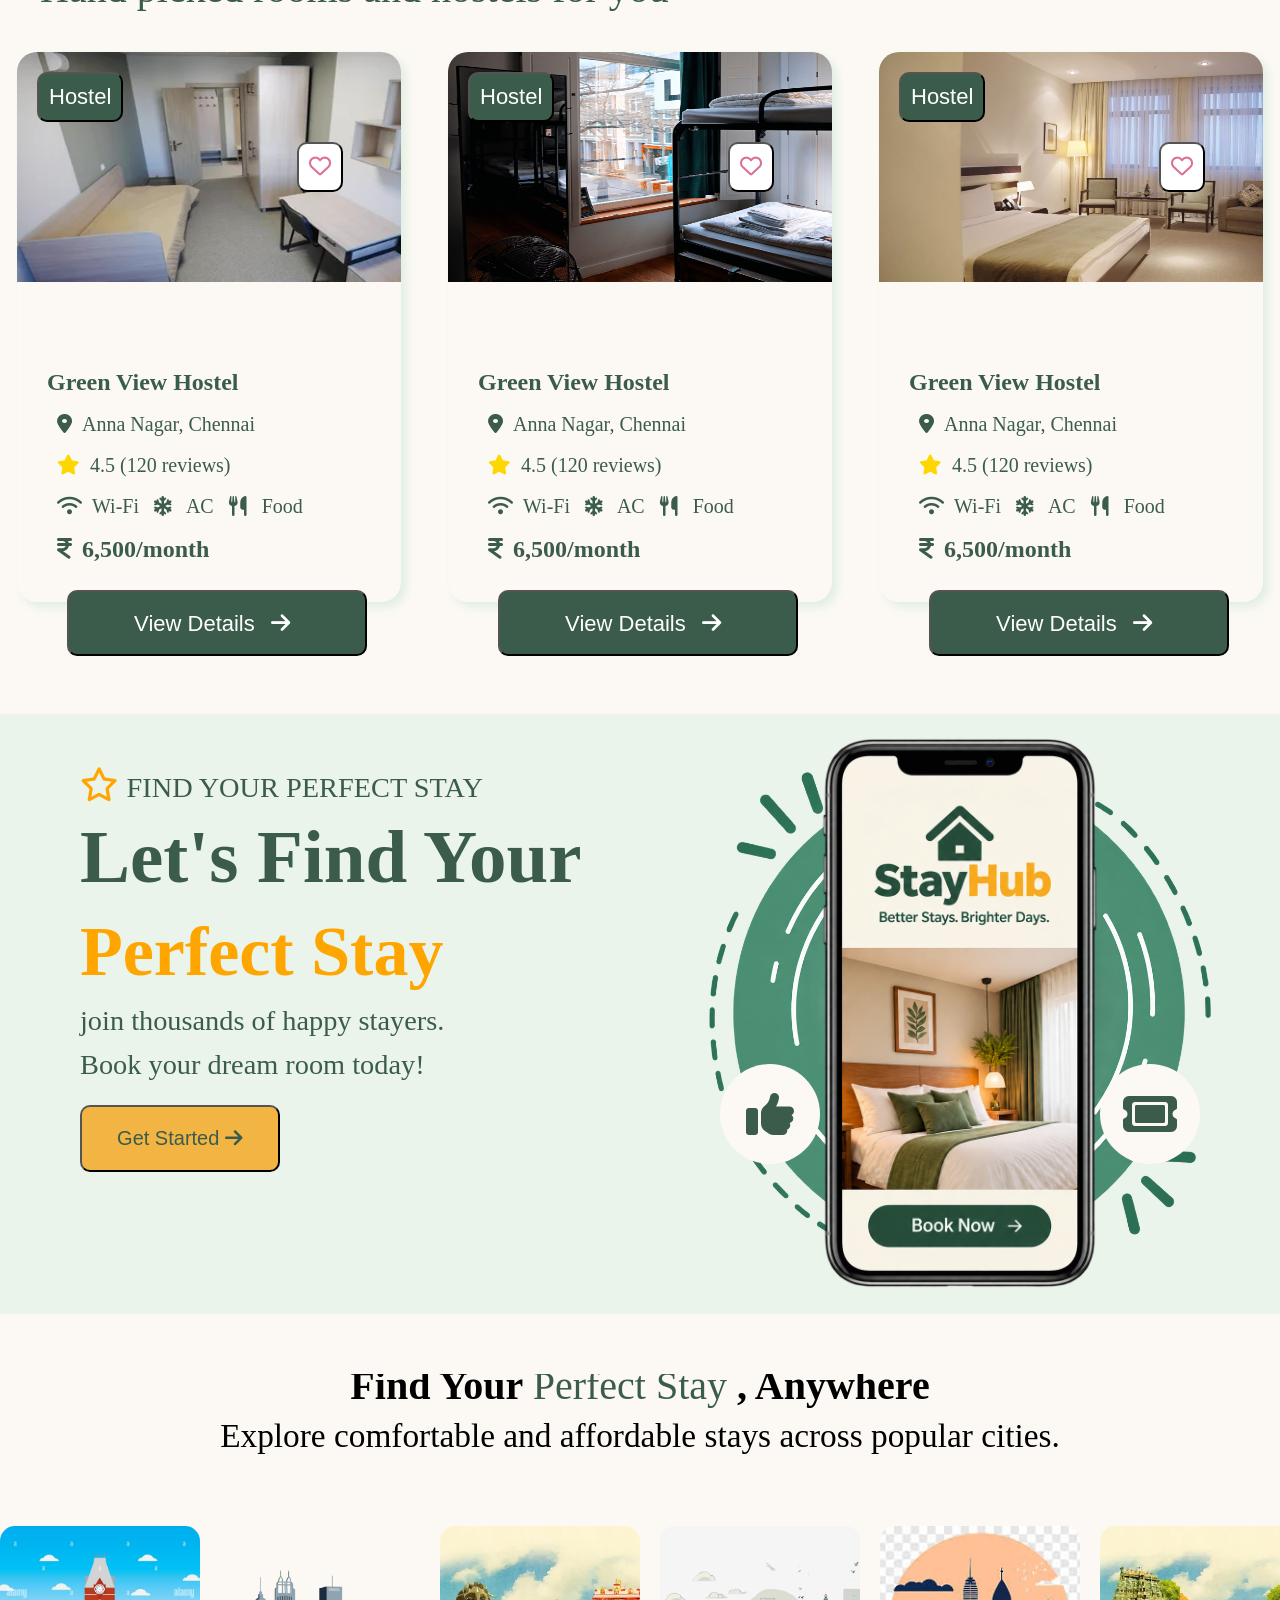
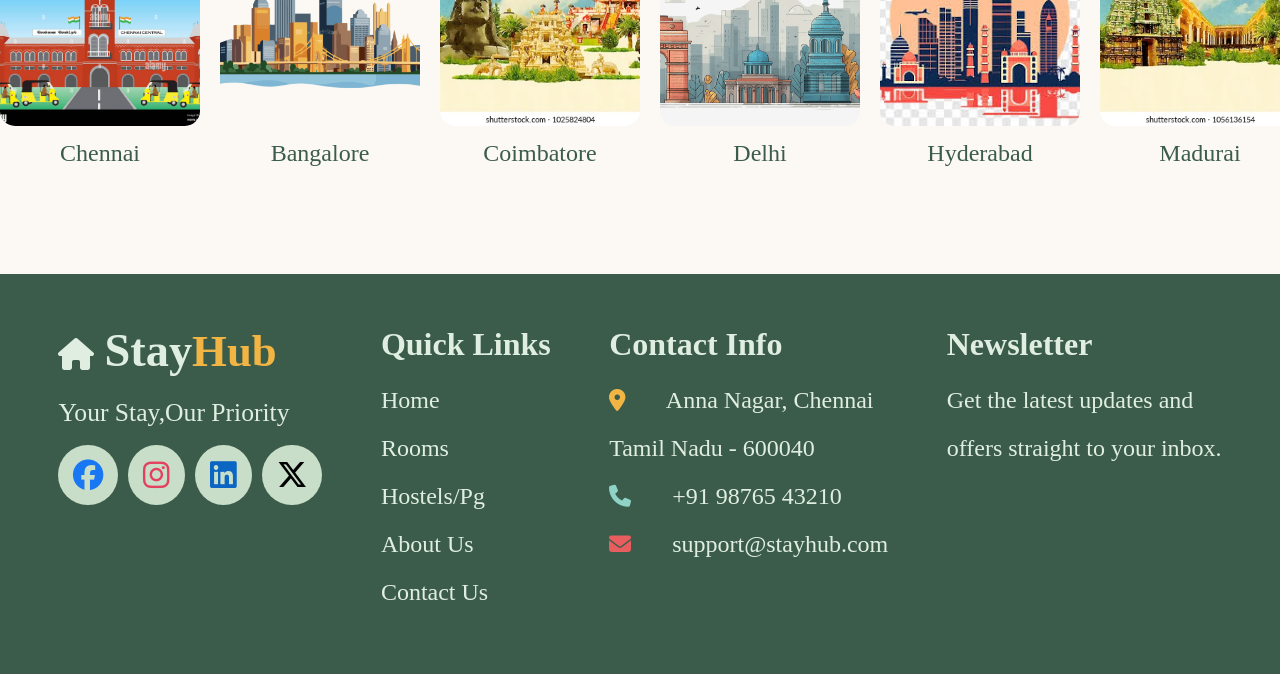
==== commit c93e2c8d: "Add images and videos" ====
--- a/index.html
+++ b/index.html
@@ -15,14 +15,14 @@
                 <div class="header">
                     <h1> <i class="fa-solid fa-house"></i><span class="stay">Stay</span><span class="hub">Hub</span></h1>
                    <div class="header-content " >
-                    <a href="index.html">Home</a>
-                    <a href="room.html">Rooms</a>
-                    <a href="hostel.html">Hostels/Pg</a>
-                    <a href="about.html">About Us</a>
-                    <a href="contact.html">Contact Us</a></div>
+                    <a href="./index.html">Home</a>
+                    <a href="./room.html">Rooms</a>
+                    <a href="./hostel.html">Hostels/Pg</a>
+                    <a href="./about.html">About Us</a>
+                    <a href="./contact.html">Contact Us</a></div>
 
                     <div class="sign-in">
-                    <button><a href="sign.html">Sign in</a></button>
+                    <button><a href="./sign.html">Sign in</a></button>
                     <button>Get started</button></div>
                  </nav> </div>
         </header>
